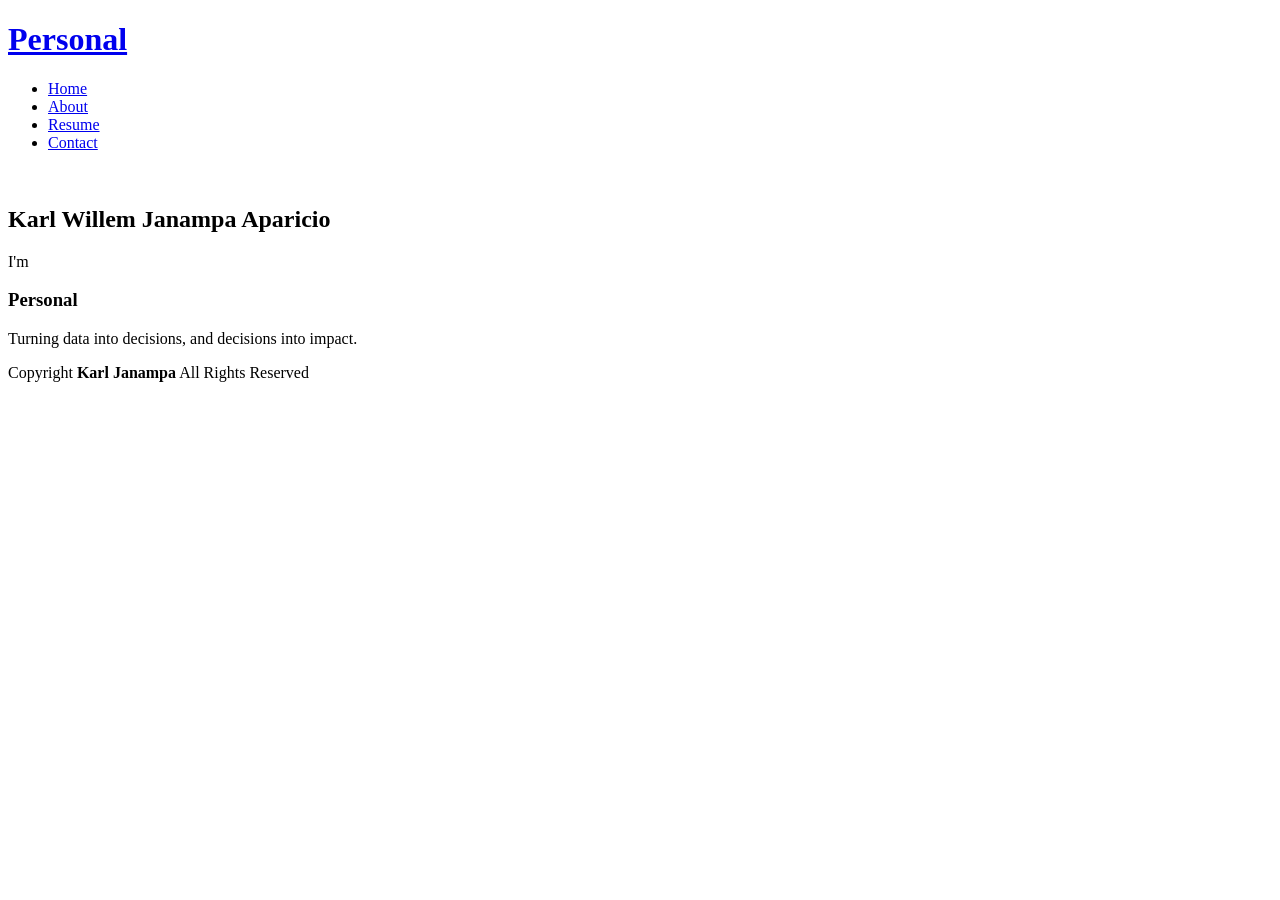
==== index.html @ 8767b682 "Initial Commit" ====
<!DOCTYPE html>
<html lang="en">

<head>
  <meta charset="utf-8">
  <meta content="width=device-width, initial-scale=1.0" name="viewport">
  <title>Karl Janampa</title>
  <meta name="description" content="">
  <meta name="keywords" content="">

  <!-- Favicons -->
  <link href="assets/img/k.jpeg" rel="icon">
  <link href="assets/img/apple-touch-icon.png" rel="apple-touch-icon">

  <!-- Fonts -->
  <link href="https://fonts.googleapis.com" rel="preconnect">
  <link href="https://fonts.gstatic.com" rel="preconnect" crossorigin>
  <link href="https://fonts.googleapis.com/css2?family=Roboto:ital,wght@0,100;0,300;0,400;0,500;0,700;0,900;1,100;1,300;1,400;1,500;1,700;1,900&family=Poppins:ital,wght@0,100;0,200;0,300;0,400;0,500;0,600;0,700;0,800;0,900;1,100;1,200;1,300;1,400;1,500;1,600;1,700;1,800;1,900&family=Raleway:ital,wght@0,100;0,200;0,300;0,400;0,500;0,600;0,700;0,800;0,900;1,100;1,200;1,300;1,400;1,500;1,600;1,700;1,800;1,900&display=swap" rel="stylesheet">

  <!-- Vendor CSS Files -->
  <link href="assets/vendor/bootstrap/css/bootstrap.min.css" rel="stylesheet">
  <link href="assets/vendor/bootstrap-icons/bootstrap-icons.css" rel="stylesheet">
  <link href="assets/vendor/aos/aos.css" rel="stylesheet">
  <link href="assets/vendor/swiper/swiper-bundle.min.css" rel="stylesheet">
  <link href="assets/vendor/glightbox/css/glightbox.min.css" rel="stylesheet">

  <!-- Main CSS File -->
  <link href="assets/css/main.css" rel="stylesheet">

  <!-- =======================================================
  * Template Name: Personal
  * Template URL: https://bootstrapmade.com/personal-free-resume-bootstrap-template/
  * Updated: Nov 04 2024 with Bootstrap v5.3.3
  * Author: BootstrapMade.com
  * License: https://bootstrapmade.com/license/
  ======================================================== -->
</head>

<body class="index-page">

  <header id="header" class="header d-flex align-items-center fixed-top">
    <div class="container-fluid container-xl position-relative d-flex align-items-center justify-content-between">

      <a href="index.html" class="logo d-flex align-items-center">
        <!-- Uncomment the line below if you also wish to use an image logo -->
        <!-- <img src="assets/img/logo.png" alt=""> -->
        <h1 class="sitename">Personal</h1>
      </a>

      <nav id="navmenu" class="navmenu">
        <ul>
          <li><a href="index.html" class="active">Home</a></li>
          <li><a href="about.html">About</a></li>
          <li><a href="resume.html">Resume</a></li>
          <!-- <li><a href="services.html">Services</a></li>
          <li><a href="portfolio.html">Portfolio</a></li> -->
          <!-- <li class="dropdown"><a href="#"><span>Dropdown</span> <i class="bi bi-chevron-down toggle-dropdown"></i></a>
            <ul>
              <li><a href="#">Dropdown 1</a></li>
              <li class="dropdown"><a href="#"><span>Deep Dropdown</span> <i class="bi bi-chevron-down toggle-dropdown"></i></a>
                <ul>
                  <li><a href="#">Deep Dropdown 1</a></li>
                  <li><a href="#">Deep Dropdown 2</a></li>
                  <li><a href="#">Deep Dropdown 3</a></li>
                  <li><a href="#">Deep Dropdown 4</a></li>
                  <li><a href="#">Deep Dropdown 5</a></li>
                </ul>
              </li>
              <li><a href="#">Dropdown 2</a></li>
              <li><a href="#">Dropdown 3</a></li>
              <li><a href="#">Dropdown 4</a></li>
            </ul>
          </li> -->
          <li><a href="contact.html">Contact</a></li>
        </ul>
        <i class="mobile-nav-toggle d-xl-none bi bi-list"></i>
      </nav>

    </div>
  </header>

  <main class="main">

    <!-- Hero Section -->
    <section id="hero" class="hero section dark-background">

      <img src="assets/img/karl.jpeg" alt="" data-aos="fade-in">

      <div class="container" data-aos="zoom-out" data-aos-delay="100">
        <h2>Karl Willem Janampa Aparicio</h2>
        <p>I'm <span class="typed" data-typed-items="a data scientist with a background in Economics from PUCP."></span><span class="typed-cursor typed-cursor--blink"></span></p>
        <div class="social-links">
          <!-- <a href="#"><i class="bi bi-twitter-x"></i></a> -->
          <a href="https://www.facebook.com/karlwillem.janampaaparicio.10"><i class="bi bi-facebook"></i></a>
          <a href="https://www.instagram.com/karljanampa/"><i class="bi bi-instagram"></i></a>
          <a href="https://www.linkedin.com/in/karljaap26/"><i class="bi bi-linkedin"></i></a>
          <a href="https://github.com/Karljaap"><i class="bi bi-github"></i></a>
        </div>
      </div>

    </section><!-- /Hero Section -->

  </main>

  <footer id="footer" class="footer dark-background">
    <div class="container">
      <h3 class="sitename">Personal</h3>
      <p>Turning data into decisions, and decisions into impact.</p>
      <div class="social-links d-flex justify-content-center">
        <a href="https://www.facebook.com/karlwillem.janampaaparicio.10"><i class="bi bi-facebook"></i></a>
        <a href="https://www.instagram.com/karljanampa/"><i class="bi bi-instagram"></i></a>
        <a href="https://www.linkedin.com/in/karljaap26/"><i class="bi bi-linkedin"></i></a>
        <a href="https://github.com/Karljaap" target="_blank"><i class="bi bi-github"></i></a>
      </div>
      <div class="container">
        <div class="copyright">
          <span>Copyright</span> <strong class="px-1 sitename">Karl Janampa</strong> <span>All Rights Reserved</span>
        </div>
      </div>
    </div>
  </footer>

  <!-- Scroll Top -->
  <a href="#" id="scroll-top" class="scroll-top d-flex align-items-center justify-content-center"><i class="bi bi-arrow-up-short"></i></a>

  <!-- Preloader -->
  <div id="preloader"></div>

  <!-- Vendor JS Files -->
  <script src="assets/vendor/bootstrap/js/bootstrap.bundle.min.js"></script>
  <script src="assets/vendor/php-email-form/validate.js"></script>
  <script src="assets/vendor/aos/aos.js"></script>
  <script src="assets/vendor/typed.js/typed.umd.js"></script>
  <script src="assets/vendor/purecounter/purecounter_vanilla.js"></script>
  <script src="assets/vendor/waypoints/noframework.waypoints.js"></script>
  <script src="assets/vendor/swiper/swiper-bundle.min.js"></script>
  <script src="assets/vendor/glightbox/js/glightbox.min.js"></script>
  <script src="assets/vendor/imagesloaded/imagesloaded.pkgd.min.js"></script>
  <script src="assets/vendor/isotope-layout/isotope.pkgd.min.js"></script>

  <!-- Main JS File -->
  <script src="assets/js/main.js"></script>

</body>

</html>
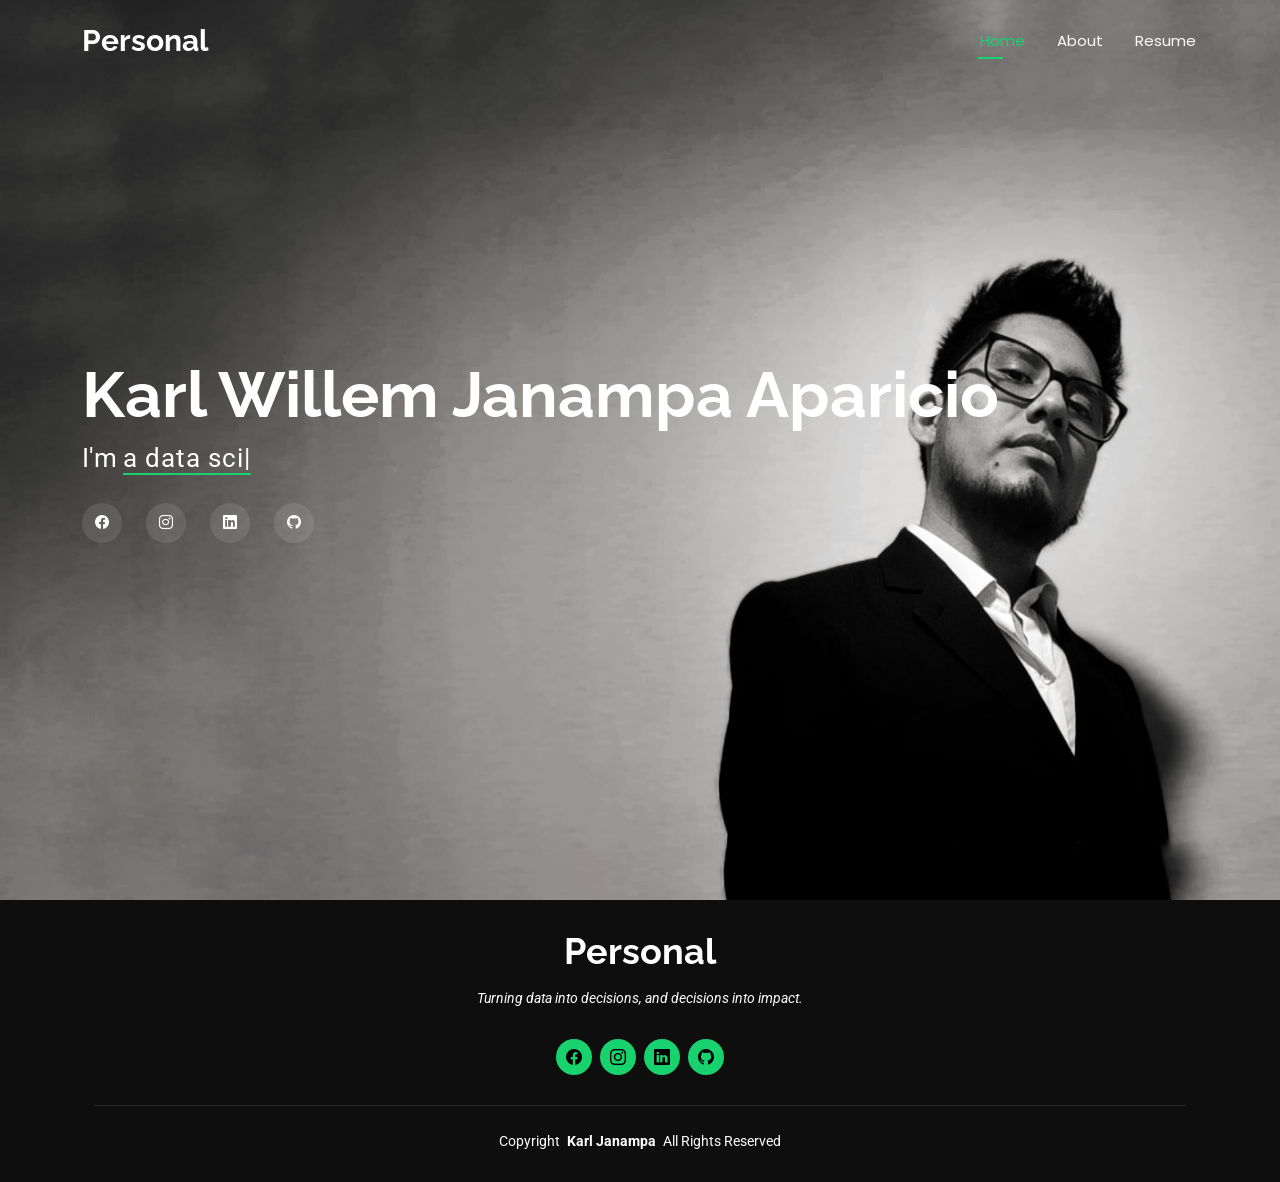
==== commit 4203b88f: "update" ====
--- a/index.html
+++ b/index.html
@@ -9,8 +9,8 @@
   <meta name="keywords" content="">
 
   <!-- Favicons -->
-  <link href="assets/img/k.jpeg" rel="icon">
-  <link href="assets/img/apple-touch-icon.png" rel="apple-touch-icon">
+  <link href="assets/img/Karl_Logo.jpg" rel="icon">
+  <link href="assets/img/Karl_Logo.jpg" rel="apple-touch-icon">
 
   <!-- Fonts -->
   <link href="https://fonts.googleapis.com" rel="preconnect">
@@ -70,8 +70,8 @@
               <li><a href="#">Dropdown 3</a></li>
               <li><a href="#">Dropdown 4</a></li>
             </ul>
-          </li> -->
-          <li><a href="contact.html">Contact</a></li>
+          </li> 
+          <li><a href="contact.html">Contact</a></li> -->
         </ul>
         <i class="mobile-nav-toggle d-xl-none bi bi-list"></i>
       </nav>
--- a/assets/css/main.css
+++ b/assets/css/main.css
@@ -0,0 +1,1476 @@
+/**
+* Template Name: Personal
+* Template URL: https://bootstrapmade.com/personal-free-resume-bootstrap-template/
+* Updated: Nov 04 2024 with Bootstrap v5.3.3
+* Author: BootstrapMade.com
+* License: https://bootstrapmade.com/license/
+*/
+
+/*--------------------------------------------------------------
+# Font & Color Variables
+# Help: https://bootstrapmade.com/color-system/
+--------------------------------------------------------------*/
+/* Fonts */
+:root {
+  --default-font: "Roboto",  system-ui, -apple-system, "Segoe UI", Roboto, "Helvetica Neue", Arial, "Noto Sans", "Liberation Sans", sans-serif, "Apple Color Emoji", "Segoe UI Emoji", "Segoe UI Symbol", "Noto Color Emoji";
+  --heading-font: "Raleway",  sans-serif;
+  --nav-font: "Poppins",  sans-serif;
+}
+
+/* Global Colors - The following color variables are used throughout the website. Updating them here will change the color scheme of the entire website */
+:root { 
+  --background-color: #000000; /* Background color for the entire website, including individual sections */
+  --default-color: #fafafa; /* Default color used for the majority of the text content across the entire website */
+  --heading-color: #ffffff; /* Color for headings, subheadings and title throughout the website */
+  --accent-color: #18d26e; /* Accent color that represents your brand on the website. It's used for buttons, links, and other elements that need to stand out */
+  --surface-color: #1a1a1a; /* The surface color is used as a background of boxed elements within sections, such as cards, icon boxes, or other elements that require a visual separation from the global background. */
+  --contrast-color: #000000; /* Contrast color for text, ensuring readability against backgrounds of accent, heading, or default colors. */
+}
+
+/* Nav Menu Colors - The following color variables are used specifically for the navigation menu. They are separate from the global colors to allow for more customization options */
+:root {
+  --nav-color: #fafafa;  /* The default color of the main navmenu links */
+  --nav-hover-color: #18d26e; /* Applied to main navmenu links when they are hovered over or active */
+  --nav-mobile-background-color: #1a1a1a; /* Used as the background color for mobile navigation menu */
+  --nav-dropdown-background-color: #1a1a1a; /* Used as the background color for dropdown items that appear when hovering over primary navigation items */
+  --nav-dropdown-color: #fafafa; /* Used for navigation links of the dropdown items in the navigation menu. */
+  --nav-dropdown-hover-color: #18d26e; /* Similar to --nav-hover-color, this color is applied to dropdown navigation links when they are hovered over. */
+}
+
+/* Color Presets - These classes override global colors when applied to any section or element, providing reuse of the sam color scheme. */
+
+.light-background {
+  --background-color: #1a1a1a;
+  --surface-color: #343434;
+}
+
+.dark-background {
+  --background-color: rgba(15, 15, 15, 0.975);
+  --default-color: #ffffff;
+  --heading-color: #ffffff;
+  --surface-color: #292929f9;
+  --contrast-color: #000000;
+}
+
+/* Smooth scroll */
+:root {
+  scroll-behavior: smooth;
+}
+
+/*--------------------------------------------------------------
+# General Styling & Shared Classes
+--------------------------------------------------------------*/
+body {
+  color: var(--default-color);
+  background-color: var(--background-color);
+  font-family: var(--default-font);
+}
+
+a {
+  color: var(--accent-color);
+  text-decoration: none;
+  transition: 0.3s;
+}
+
+a:hover {
+  color: color-mix(in srgb, var(--accent-color), transparent 25%);
+  text-decoration: none;
+}
+
+h1,
+h2,
+h3,
+h4,
+h5,
+h6 {
+  color: var(--heading-color);
+  font-family: var(--heading-font);
+}
+
+/* PHP Email Form Messages
+------------------------------*/
+.php-email-form .error-message {
+  display: none;
+  background: #df1529;
+  color: #ffffff;
+  text-align: left;
+  padding: 15px;
+  margin-bottom: 24px;
+  font-weight: 600;
+}
+
+.php-email-form .sent-message {
+  display: none;
+  color: #ffffff;
+  background: #059652;
+  text-align: center;
+  padding: 15px;
+  margin-bottom: 24px;
+  font-weight: 600;
+}
+
+.php-email-form .loading {
+  display: none;
+  background: var(--surface-color);
+  text-align: center;
+  padding: 15px;
+  margin-bottom: 24px;
+}
+
+.php-email-form .loading:before {
+  content: "";
+  display: inline-block;
+  border-radius: 50%;
+  width: 24px;
+  height: 24px;
+  margin: 0 10px -6px 0;
+  border: 3px solid var(--accent-color);
+  border-top-color: var(--surface-color);
+  animation: php-email-form-loading 1s linear infinite;
+}
+
+@keyframes php-email-form-loading {
+  0% {
+    transform: rotate(0deg);
+  }
+
+  100% {
+    transform: rotate(360deg);
+  }
+}
+
+/*--------------------------------------------------------------
+# Global Header
+--------------------------------------------------------------*/
+.header {
+  --background-color: rgba(0, 0, 0, 0);
+  color: var(--default-color);
+  background-color: var(--background-color);
+  padding: 15px 0;
+  transition: all 0.5s;
+  z-index: 997;
+}
+
+.header .logo {
+  line-height: 1;
+}
+
+.header .logo img {
+  max-height: 32px;
+  margin-right: 8px;
+}
+
+.header .logo h1 {
+  font-size: 30px;
+  margin: 0;
+  font-weight: 700;
+  color: var(--heading-color);
+}
+
+.scrolled .header {
+  box-shadow: 0px 0 18px rgba(0, 0, 0, 0.1);
+}
+
+/* Global Header on Scroll
+------------------------------*/
+.scrolled .header {
+  --background-color: rgba(0, 0, 0, 0.8);
+}
+
+/*--------------------------------------------------------------
+# Navigation Menu
+--------------------------------------------------------------*/
+/* Desktop Navigation */
+@media (min-width: 1200px) {
+  .navmenu {
+    padding: 0;
+  }
+
+  .navmenu ul {
+    margin: 0;
+    padding: 0;
+    display: flex;
+    list-style: none;
+    align-items: center;
+  }
+
+  .navmenu li {
+    position: relative;
+  }
+
+  .navmenu>ul>li {
+    white-space: nowrap;
+    padding: 15px 14px;
+  }
+
+  .navmenu>ul>li:last-child {
+    padding-right: 0;
+  }
+
+  .navmenu a,
+  .navmenu a:focus {
+    color: var(--nav-color);
+    font-size: 15px;
+    padding: 0 2px;
+    font-family: var(--nav-font);
+    font-weight: 400;
+    display: flex;
+    align-items: center;
+    justify-content: space-between;
+    white-space: nowrap;
+    transition: 0.3s;
+    position: relative;
+  }
+
+  .navmenu a i,
+  .navmenu a:focus i {
+    font-size: 12px;
+    line-height: 0;
+    margin-left: 5px;
+    transition: 0.3s;
+  }
+
+  .navmenu>ul>li>a:before {
+    content: "";
+    position: absolute;
+    height: 2px;
+    bottom: -6px;
+    left: 0;
+    background-color: var(--nav-hover-color);
+    visibility: hidden;
+    width: 0px;
+    transition: all 0.3s ease-in-out 0s;
+  }
+
+  .navmenu a:hover:before,
+  .navmenu li:hover>a:before,
+  .navmenu .active:before {
+    visibility: visible;
+    width: 25px;
+  }
+
+  .navmenu li:hover>a,
+  .navmenu .active,
+  .navmenu .active:focus {
+    color: var(--nav-hover-color);
+  }
+
+  .navmenu .dropdown ul {
+    margin: 0;
+    padding: 10px 0;
+    background: var(--nav-dropdown-background-color);
+    display: block;
+    position: absolute;
+    visibility: hidden;
+    left: 14px;
+    top: 130%;
+    opacity: 0;
+    transition: 0.3s;
+    border-radius: 4px;
+    z-index: 99;
+    box-shadow: 0px 0px 30px rgba(0, 0, 0, 0.1);
+  }
+
+  .navmenu .dropdown ul li {
+    min-width: 200px;
+  }
+
+  .navmenu .dropdown ul a {
+    padding: 10px 20px;
+    font-size: 15px;
+    text-transform: none;
+    color: var(--nav-dropdown-color);
+  }
+
+  .navmenu .dropdown ul a i {
+    font-size: 12px;
+  }
+
+  .navmenu .dropdown ul a:hover,
+  .navmenu .dropdown ul .active:hover,
+  .navmenu .dropdown ul li:hover>a {
+    color: var(--nav-dropdown-hover-color);
+  }
+
+  .navmenu .dropdown:hover>ul {
+    opacity: 1;
+    top: 100%;
+    visibility: visible;
+  }
+
+  .navmenu .dropdown .dropdown ul {
+    top: 0;
+    left: -90%;
+    visibility: hidden;
+  }
+
+  .navmenu .dropdown .dropdown:hover>ul {
+    opacity: 1;
+    top: 0;
+    left: -100%;
+    visibility: visible;
+  }
+}
+
+/* Mobile Navigation */
+@media (max-width: 1199px) {
+  .mobile-nav-toggle {
+    color: var(--nav-color);
+    font-size: 28px;
+    line-height: 0;
+    margin-right: 10px;
+    cursor: pointer;
+    transition: color 0.3s;
+  }
+
+  .navmenu {
+    padding: 0;
+    z-index: 9997;
+  }
+
+  .navmenu ul {
+    display: none;
+    list-style: none;
+    position: absolute;
+    inset: 60px 20px 20px 20px;
+    padding: 10px 0;
+    margin: 0;
+    border-radius: 6px;
+    background-color: var(--nav-mobile-background-color);
+    border: 1px solid color-mix(in srgb, var(--default-color), transparent 90%);
+    box-shadow: none;
+    overflow-y: auto;
+    transition: 0.3s;
+    z-index: 9998;
+  }
+
+  .navmenu a,
+  .navmenu a:focus {
+    color: var(--nav-dropdown-color);
+    padding: 10px 20px;
+    font-family: var(--nav-font);
+    font-size: 17px;
+    font-weight: 500;
+    display: flex;
+    align-items: center;
+    justify-content: space-between;
+    white-space: nowrap;
+    transition: 0.3s;
+  }
+
+  .navmenu a i,
+  .navmenu a:focus i {
+    font-size: 12px;
+    line-height: 0;
+    margin-left: 5px;
+    width: 30px;
+    height: 30px;
+    display: flex;
+    align-items: center;
+    justify-content: center;
+    border-radius: 50%;
+    transition: 0.3s;
+    background-color: color-mix(in srgb, var(--accent-color), transparent 90%);
+  }
+
+  .navmenu a i:hover,
+  .navmenu a:focus i:hover {
+    background-color: var(--accent-color);
+    color: var(--contrast-color);
+  }
+
+  .navmenu a:hover,
+  .navmenu .active,
+  .navmenu .active:focus {
+    color: var(--nav-dropdown-hover-color);
+  }
+
+  .navmenu .active i,
+  .navmenu .active:focus i {
+    background-color: var(--accent-color);
+    color: var(--contrast-color);
+    transform: rotate(180deg);
+  }
+
+  .navmenu .dropdown ul {
+    position: static;
+    display: none;
+    z-index: 99;
+    padding: 10px 0;
+    margin: 10px 20px;
+    background-color: var(--nav-dropdown-background-color);
+    transition: all 0.5s ease-in-out;
+  }
+
+  .navmenu .dropdown ul ul {
+    background-color: rgba(33, 37, 41, 0.1);
+  }
+
+  .navmenu .dropdown>.dropdown-active {
+    display: block;
+    background-color: rgba(33, 37, 41, 0.03);
+  }
+
+  .mobile-nav-active {
+    overflow: hidden;
+  }
+
+  .mobile-nav-active .mobile-nav-toggle {
+    color: #fff;
+    position: absolute;
+    font-size: 32px;
+    top: 15px;
+    right: 15px;
+    margin-right: 0;
+    z-index: 9999;
+  }
+
+  .mobile-nav-active .navmenu {
+    position: fixed;
+    overflow: hidden;
+    inset: 0;
+    background: rgba(33, 37, 41, 0.8);
+    transition: 0.3s;
+  }
+
+  .mobile-nav-active .navmenu>ul {
+    display: block;
+  }
+}
+
+/*--------------------------------------------------------------
+# Global Footer
+--------------------------------------------------------------*/
+.footer {
+  color: var(--default-color);
+  background-color: var(--background-color);
+  font-size: 14px;
+  text-align: center;
+  padding: 30px 0;
+  position: relative;
+}
+
+.footer h3 {
+  font-size: 36px;
+  font-weight: 700;
+  position: relative;
+  padding: 0;
+  margin: 0 0 15px 0;
+}
+
+.footer p {
+  font-size: 15;
+  font-style: italic;
+  padding: 0;
+  margin: 0 0 30px 0;
+}
+
+.footer .social-links {
+  margin: 0 0 30px 0;
+}
+
+.footer .social-links a {
+  font-size: 16px;
+  display: flex;
+  align-items: center;
+  justify-content: center;
+  background: var(--accent-color);
+  color: var(--contrast-color);
+  line-height: 1;
+  margin: 0 4px;
+  border-radius: 50%;
+  text-align: center;
+  width: 36px;
+  height: 36px;
+  transition: 0.3s;
+}
+
+.footer .social-links a:hover {
+  background: color-mix(in srgb, var(--accent-color), transparent 20%);
+  text-decoration: none;
+}
+
+.footer .copyright {
+  padding-top: 25px;
+  border-top: 1px solid color-mix(in srgb, var(--default-color), transparent 90%);
+}
+
+.footer .credits {
+  font-size: 13px;
+  padding-top: 5px;
+}
+
+/*--------------------------------------------------------------
+# Preloader
+--------------------------------------------------------------*/
+#preloader {
+  position: fixed;
+  inset: 0;
+  z-index: 999999;
+  overflow: hidden;
+  background: var(--background-color);
+  transition: all 0.6s ease-out;
+}
+
+#preloader:before {
+  content: "";
+  position: fixed;
+  top: calc(50% - 30px);
+  left: calc(50% - 30px);
+  border: 6px solid #ffffff;
+  border-color: var(--accent-color) transparent var(--accent-color) transparent;
+  border-radius: 50%;
+  width: 60px;
+  height: 60px;
+  animation: animate-preloader 1.5s linear infinite;
+}
+
+@keyframes animate-preloader {
+  0% {
+    transform: rotate(0deg);
+  }
+
+  100% {
+    transform: rotate(360deg);
+  }
+}
+
+/*--------------------------------------------------------------
+# Scroll Top Button
+--------------------------------------------------------------*/
+.scroll-top {
+  position: fixed;
+  visibility: hidden;
+  opacity: 0;
+  right: 15px;
+  bottom: -15px;
+  z-index: 99999;
+  background-color: var(--accent-color);
+  width: 44px;
+  height: 44px;
+  border-radius: 50px;
+  transition: all 0.4s;
+}
+
+.scroll-top i {
+  font-size: 24px;
+  color: var(--contrast-color);
+  line-height: 0;
+}
+
+.scroll-top:hover {
+  background-color: color-mix(in srgb, var(--accent-color), transparent 20%);
+  color: var(--contrast-color);
+}
+
+.scroll-top.active {
+  visibility: visible;
+  opacity: 1;
+  bottom: 15px;
+}
+
+/*--------------------------------------------------------------
+# Disable aos animation delay on mobile devices
+--------------------------------------------------------------*/
+@media screen and (max-width: 768px) {
+  [data-aos-delay] {
+    transition-delay: 0 !important;
+  }
+}
+
+/*--------------------------------------------------------------
+# Global Page Titles & Breadcrumbs
+--------------------------------------------------------------*/
+.page-title {
+  color: var(--default-color);
+  background-color: var(--background-color);
+  position: relative;
+}
+
+.page-title .heading {
+  padding: 160px 0 80px 0;
+  border-top: 1px solid color-mix(in srgb, var(--default-color), transparent 90%);
+}
+
+.page-title .heading h1 {
+  font-size: 38px;
+  font-weight: 700;
+}
+
+.page-title nav {
+  background-color: color-mix(in srgb, var(--default-color), transparent 90%);
+  padding: 20px 0;
+}
+
+.page-title nav ol {
+  display: flex;
+  flex-wrap: wrap;
+  list-style: none;
+  margin: 0;
+  font-size: 16px;
+  font-weight: 600;
+}
+
+.page-title nav ol li+li {
+  padding-left: 10px;
+}
+
+.page-title nav ol li+li::before {
+  content: "/";
+  display: inline-block;
+  padding-right: 10px;
+  color: color-mix(in srgb, var(--default-color), transparent 70%);
+}
+
+/*--------------------------------------------------------------
+# Global Sections
+--------------------------------------------------------------*/
+section,
+.section {
+  color: var(--default-color);
+  background-color: var(--background-color);
+  padding: 60px 0;
+  scroll-margin-top: 100px;
+  overflow: clip;
+}
+
+@media (max-width: 1199px) {
+
+  section,
+  .section {
+    scroll-margin-top: 66px;
+  }
+}
+
+/*--------------------------------------------------------------
+# Global Section Titles
+--------------------------------------------------------------*/
+.section-title {
+  padding-bottom: 60px;
+  position: relative;
+}
+
+.section-title h2 {
+  font-size: 14px;
+  font-weight: 500;
+  padding: 0;
+  line-height: 1px;
+  margin: 0;
+  letter-spacing: 1.5px;
+  text-transform: uppercase;
+  color: color-mix(in srgb, var(--default-color), transparent 50%);
+  position: relative;
+}
+
+.section-title h2::after {
+  content: "";
+  width: 120px;
+  height: 1px;
+  display: inline-block;
+  background: var(--accent-color);
+  margin: 4px 10px;
+}
+
+.section-title div {
+  color: var(--heading-color);
+  margin: 0;
+  margin: 0;
+  font-size: 28px;
+  font-weight: 700;
+  text-transform: uppercase;
+  font-family: var(--heading-font);
+}
+
+/*--------------------------------------------------------------
+# Hero Section
+--------------------------------------------------------------*/
+.hero {
+  width: 100%;
+  min-height: 100vh;
+  position: relative;
+  padding: 80px 0;
+  display: flex;
+  align-items: center;
+  justify-content: center;
+}
+
+.hero img {
+  position: absolute;
+  inset: 0;
+  display: block;
+  width: 100%;
+  height: 100%;
+  object-fit: cover;
+  z-index: 1;
+}
+
+.hero .container {
+  position: relative;
+  z-index: 3;
+}
+
+.hero h2 {
+  margin: 0;
+  font-size: 64px;
+  font-weight: 700;
+}
+
+.hero p {
+  margin: 5px 0 0 0;
+  font-size: 26px;
+}
+
+.hero p span {
+  letter-spacing: 1px;
+  border-bottom: 2px solid var(--accent-color);
+}
+
+.hero .social-links {
+  margin-top: 25px;
+}
+
+.hero .social-links a {
+  background-color: color-mix(in srgb, var(--default-color), transparent 90%);
+  color: var(--default-color);
+  font-size: 14px;
+  width: 40px;
+  height: 40px;
+  border-radius: 50px;
+  display: inline-flex;
+  align-items: center;
+  justify-content: center;
+  margin-right: 20px;
+  transition: 0.3s;
+}
+
+.hero .social-links a:hover {
+  background-color: var(--accent-color);
+}
+
+@media (max-width: 768px) {
+  .hero h2 {
+    font-size: 32px;
+  }
+
+  .hero p {
+    font-size: 20px;
+  }
+}
+
+/*--------------------------------------------------------------
+# About Section
+--------------------------------------------------------------*/
+.about .content h2 {
+  font-weight: 700;
+  font-size: 24px;
+}
+
+.about .content ul {
+  list-style: none;
+  padding: 0;
+}
+
+.about .content ul li {
+  margin-bottom: 20px;
+  display: flex;
+  align-items: center;
+}
+
+.about .content ul strong {
+  margin-right: 10px;
+}
+
+.about .content ul i {
+  font-size: 16px;
+  margin-right: 5px;
+  color: var(--accent-color);
+  line-height: 0;
+}
+
+/*--------------------------------------------------------------
+# Stats Section
+--------------------------------------------------------------*/
+.stats i {
+  background-color: var(--surface-color);
+  color: var(--accent-color);
+  box-shadow: 0px 2px 25px rgba(0, 0, 0, 0.1);
+  width: 54px;
+  height: 54px;
+  font-size: 24px;
+  border-radius: 50px;
+  border: 2px solid var(--background-color);
+  display: inline-flex;
+  align-items: center;
+  justify-content: center;
+  position: relative;
+  z-index: 1;
+}
+
+.stats .stats-item {
+  background-color: var(--surface-color);
+  margin-top: -27px;
+  padding: 30px 30px 25px 30px;
+  width: 100%;
+  position: relative;
+  text-align: center;
+  box-shadow: 0px 2px 35px rgba(0, 0, 0, 0.1);
+  border-radius: 4px;
+  z-index: 0;
+}
+
+.stats .stats-item span {
+  font-size: 36px;
+  display: block;
+  font-weight: 700;
+  color: color-mix(in srgb, var(--default-color), transparent 20%);
+}
+
+.stats .stats-item p {
+  padding: 0;
+  margin: 0;
+  font-family: var(--heading-font);
+  font-size: 16px;
+}
+
+/*--------------------------------------------------------------
+# Skills Section
+--------------------------------------------------------------*/
+.skills .progress {
+  height: 60px;
+  display: block;
+  background: none;
+  border-radius: 0;
+}
+
+.skills .progress .skill {
+  color: var(--heading-color);
+  padding: 0;
+  margin: 0 0 6px 0;
+  text-transform: uppercase;
+  display: block;
+  font-weight: 600;
+  font-family: var(--heading-font);
+}
+
+.skills .progress .skill .val {
+  float: right;
+  font-style: normal;
+}
+
+.skills .progress-bar-wrap {
+  background: color-mix(in srgb, var(--default-color), transparent 90%);
+  height: 10px;
+}
+
+.skills .progress-bar {
+  width: 1px;
+  height: 10px;
+  transition: 0.9s;
+  background-color: var(--accent-color);
+}
+
+/*--------------------------------------------------------------
+# Interests Section
+--------------------------------------------------------------*/
+.interests .features-item {
+  background-color: var(--surface-color);
+  display: flex;
+  align-items: center;
+  padding: 20px;
+  transition: 0.3s;
+  border: 1px solid color-mix(in srgb, var(--default-color), transparent 90%);
+  position: relative;
+}
+
+.interests .features-item i {
+  font-size: 32px;
+  padding-right: 10px;
+  line-height: 0;
+}
+
+.interests .features-item h3 {
+  font-weight: 700;
+  margin: 0;
+  padding: 0;
+  line-height: 1;
+  font-size: 16px;
+}
+
+.interests .features-item h3 a {
+  color: var(--heading-color);
+  transition: 0.3s;
+}
+
+.interests .features-item:hover {
+  border-color: var(--accent-color);
+}
+
+.interests .features-item:hover h3 a {
+  color: var(--accent-color);
+}
+
+/*--------------------------------------------------------------
+# Testimonials Section
+--------------------------------------------------------------*/
+.testimonials .testimonials-carousel,
+.testimonials .testimonials-slider {
+  overflow: hidden;
+}
+
+.testimonials .testimonial-item {
+  box-sizing: content-box;
+  min-height: 320px;
+}
+
+.testimonials .testimonial-item .testimonial-img {
+  width: 90px;
+  border-radius: 50%;
+  margin: -40px 0 0 40px;
+  position: relative;
+  z-index: 2;
+  border: 6px solid var(--background-color);
+}
+
+.testimonials .testimonial-item h3 {
+  font-size: 18px;
+  font-weight: bold;
+  margin: 10px 0 5px 45px;
+}
+
+.testimonials .testimonial-item h4 {
+  font-size: 14px;
+  color: color-mix(in srgb, var(--default-color), transparent 20%);
+  margin: 0 0 0 45px;
+}
+
+.testimonials .testimonial-item .quote-icon-left,
+.testimonials .testimonial-item .quote-icon-right {
+  color: color-mix(in srgb, var(--accent-color), transparent 50%);
+  font-size: 26px;
+  line-height: 0;
+}
+
+.testimonials .testimonial-item .quote-icon-left {
+  display: inline-block;
+  left: -5px;
+  position: relative;
+}
+
+.testimonials .testimonial-item .quote-icon-right {
+  display: inline-block;
+  right: -5px;
+  position: relative;
+  top: 10px;
+  transform: scale(-1, -1);
+}
+
+.testimonials .testimonial-item p {
+  font-style: italic;
+  margin: 0 15px 0 15px;
+  padding: 20px 20px 60px 20px;
+  background: var(--surface-color);
+  border-radius: 6px;
+  position: relative;
+  z-index: 1;
+}
+
+.testimonials .swiper-wrapper {
+  height: auto;
+}
+
+.testimonials .swiper-pagination {
+  margin-top: 20px;
+  position: relative;
+}
+
+.testimonials .swiper-pagination .swiper-pagination-bullet {
+  width: 12px;
+  height: 12px;
+  background-color: var(--background-color);
+  opacity: 1;
+  border: 1px solid var(--accent-color);
+}
+
+.testimonials .swiper-pagination .swiper-pagination-bullet-active {
+  background-color: var(--accent-color);
+}
+
+/*--------------------------------------------------------------
+# Resume Section
+--------------------------------------------------------------*/
+.resume .resume-title {
+  color: var(--heading-color);
+  font-size: 26px;
+  font-weight: 700;
+  margin-top: 20px;
+  margin-bottom: 20px;
+}
+
+.resume .resume-item {
+  padding: 0 0 20px 20px;
+  margin-top: -2px;
+  border-left: 2px solid var(--accent-color);
+  position: relative;
+}
+
+.resume .resume-item h4 {
+  line-height: 18px;
+  font-size: 18px;
+  font-weight: 600;
+  text-transform: uppercase;
+  color: color-mix(in srgb, var(--default-color), transparent 20%);
+  margin-bottom: 10px;
+}
+
+.resume .resume-item h5 {
+  font-size: 16px;
+  padding: 5px 15px;
+  display: inline-block;
+  font-weight: 600;
+  margin-bottom: 10px;
+}
+
+.resume .resume-item ul {
+  padding-left: 20px;
+}
+
+.resume .resume-item ul li {
+  padding-bottom: 10px;
+}
+
+.resume .resume-item:last-child {
+  padding-bottom: 0;
+}
+
+.resume .resume-item::before {
+  content: "";
+  position: absolute;
+  width: 16px;
+  height: 16px;
+  border-radius: 50px;
+  left: -9px;
+  top: 0;
+  background: var(--background-color);
+  border: 2px solid var(--accent-color);
+}
+
+/*--------------------------------------------------------------
+# Services Section
+--------------------------------------------------------------*/
+.services .service-item {
+  background-color: var(--surface-color);
+  text-align: center;
+  padding: 80px 20px;
+  transition: all ease-in-out 0.3s;
+  height: 100%;
+}
+
+.services .service-item .icon {
+  margin: 0 auto;
+  width: 64px;
+  height: 64px;
+  background: var(--accent-color);
+  border-radius: 4px;
+  display: flex;
+  align-items: center;
+  justify-content: center;
+  margin-bottom: 20px;
+  transition: 0.3s;
+  transform-style: preserve-3d;
+}
+
+.services .service-item .icon i {
+  color: var(--contrast-color);
+  font-size: 28px;
+  transition: ease-in-out 0.3s;
+}
+
+.services .service-item .icon::before {
+  position: absolute;
+  content: "";
+  left: -8px;
+  top: -8px;
+  height: 100%;
+  width: 100%;
+  background: color-mix(in srgb, var(--accent-color), transparent 80%);
+  border-radius: 5px;
+  transition: all 0.3s ease-out 0s;
+  transform: translateZ(-1px);
+}
+
+.services .service-item h3 {
+  font-weight: 700;
+  margin: 10px 0 15px 0;
+  font-size: 22px;
+}
+
+.services .service-item p {
+  line-height: 24px;
+  font-size: 14px;
+  margin-bottom: 0;
+}
+
+.services .service-item:hover {
+  background: var(--accent-color);
+  border-color: var(--accent-color);
+}
+
+.services .service-item:hover .icon {
+  background: var(--surface-color);
+}
+
+.services .service-item:hover .icon i {
+  color: var(--accent-color);
+}
+
+.services .service-item:hover .icon::before {
+  background: color-mix(in srgb, var(--background-color), transparent 70%);
+}
+
+.services .service-item:hover h3,
+.services .service-item:hover p {
+  color: var(--contrast-color);
+}
+
+/*--------------------------------------------------------------
+# Service Details Section
+--------------------------------------------------------------*/
+.service-details .services-list {
+  background-color: var(--surface-color);
+  padding: 10px 30px;
+  border: 1px solid color-mix(in srgb, var(--default-color), transparent 90%);
+  margin-bottom: 20px;
+}
+
+.service-details .services-list a {
+  display: block;
+  line-height: 1;
+  padding: 8px 0 8px 15px;
+  border-left: 3px solid color-mix(in srgb, var(--default-color), transparent 70%);
+  margin: 20px 0;
+  color: color-mix(in srgb, var(--default-color), transparent 20%);
+  transition: 0.3s;
+}
+
+.service-details .services-list a.active {
+  color: var(--heading-color);
+  font-weight: 700;
+  border-color: var(--accent-color);
+}
+
+.service-details .services-list a:hover {
+  border-color: var(--accent-color);
+}
+
+.service-details .services-img {
+  margin-bottom: 20px;
+}
+
+.service-details h3 {
+  font-size: 26px;
+  font-weight: 700;
+}
+
+.service-details h4 {
+  font-size: 20px;
+  font-weight: 700;
+}
+
+.service-details p {
+  font-size: 15px;
+}
+
+.service-details ul {
+  list-style: none;
+  padding: 0;
+  font-size: 15px;
+}
+
+.service-details ul li {
+  padding: 5px 0;
+  display: flex;
+  align-items: center;
+}
+
+.service-details ul i {
+  font-size: 20px;
+  margin-right: 8px;
+  color: var(--accent-color);
+}
+
+/*--------------------------------------------------------------
+# Portfolio Section
+--------------------------------------------------------------*/
+.portfolio .portfolio-filters {
+  padding: 0;
+  margin: 0 auto 20px auto;
+  list-style: none;
+  text-align: center;
+}
+
+.portfolio .portfolio-filters li {
+  cursor: pointer;
+  display: inline-block;
+  padding: 0;
+  font-size: 18px;
+  font-weight: 500;
+  margin: 0 10px;
+  line-height: 1;
+  margin-bottom: 5px;
+  transition: all 0.3s ease-in-out;
+}
+
+.portfolio .portfolio-filters li:hover,
+.portfolio .portfolio-filters li.filter-active {
+  color: var(--accent-color);
+}
+
+.portfolio .portfolio-filters li:first-child {
+  margin-left: 0;
+}
+
+.portfolio .portfolio-filters li:last-child {
+  margin-right: 0;
+}
+
+@media (max-width: 575px) {
+  .portfolio .portfolio-filters li {
+    font-size: 14px;
+    margin: 0 5px;
+  }
+}
+
+.portfolio .portfolio-content {
+  position: relative;
+  overflow: hidden;
+}
+
+.portfolio .portfolio-content img {
+  transition: 0.3s;
+}
+
+.portfolio .portfolio-content .portfolio-info {
+  opacity: 0;
+  position: absolute;
+  inset: 0;
+  z-index: 3;
+  transition: all ease-in-out 0.3s;
+  background: rgba(0, 0, 0, 0.6);
+  padding: 15px;
+}
+
+.portfolio .portfolio-content .portfolio-info h4 {
+  font-size: 14px;
+  padding: 5px 10px;
+  font-weight: 400;
+  color: #ffffff;
+  display: inline-block;
+  background-color: var(--accent-color);
+}
+
+.portfolio .portfolio-content .portfolio-info p {
+  position: absolute;
+  bottom: 10px;
+  text-align: center;
+  display: inline-block;
+  left: 0;
+  right: 0;
+  font-size: 16px;
+  font-weight: 600;
+  color: rgba(255, 255, 255, 0.8);
+}
+
+.portfolio .portfolio-content .portfolio-info .preview-link,
+.portfolio .portfolio-content .portfolio-info .details-link {
+  position: absolute;
+  left: calc(50% - 40px);
+  font-size: 26px;
+  top: calc(50% - 14px);
+  color: #fff;
+  transition: 0.3s;
+  line-height: 1.2;
+}
+
+.portfolio .portfolio-content .portfolio-info .preview-link:hover,
+.portfolio .portfolio-content .portfolio-info .details-link:hover {
+  color: var(--accent-color);
+}
+
+.portfolio .portfolio-content .portfolio-info .details-link {
+  left: 50%;
+  font-size: 34px;
+  line-height: 0;
+}
+
+.portfolio .portfolio-content:hover .portfolio-info {
+  opacity: 1;
+}
+
+.portfolio .portfolio-content:hover img {
+  transform: scale(1.1);
+}
+
+/*--------------------------------------------------------------
+# Portfolio Details Section
+--------------------------------------------------------------*/
+.portfolio-details .portfolio-details-slider img {
+  width: 100%;
+}
+
+.portfolio-details .portfolio-details-slider .swiper-pagination {
+  margin-top: 20px;
+  position: relative;
+}
+
+.portfolio-details .portfolio-details-slider .swiper-pagination .swiper-pagination-bullet {
+  width: 12px;
+  height: 12px;
+  background-color: color-mix(in srgb, var(--default-color), transparent 85%);
+  opacity: 1;
+}
+
+.portfolio-details .portfolio-details-slider .swiper-pagination .swiper-pagination-bullet-active {
+  background-color: var(--accent-color);
+}
+
+.portfolio-details .portfolio-info {
+  background-color: var(--surface-color);
+  padding: 30px;
+  box-shadow: 0px 0 30px rgba(0, 0, 0, 0.1);
+}
+
+.portfolio-details .portfolio-info h3 {
+  font-size: 22px;
+  font-weight: 700;
+  margin-bottom: 20px;
+  padding-bottom: 20px;
+  border-bottom: 1px solid color-mix(in srgb, var(--default-color), transparent 85%);
+}
+
+.portfolio-details .portfolio-info ul {
+  list-style: none;
+  padding: 0;
+  font-size: 15px;
+}
+
+.portfolio-details .portfolio-info ul li+li {
+  margin-top: 10px;
+}
+
+.portfolio-details .portfolio-description {
+  padding-top: 30px;
+}
+
+.portfolio-details .portfolio-description h2 {
+  font-size: 26px;
+  font-weight: 700;
+  margin-bottom: 20px;
+}
+
+.portfolio-details .portfolio-description p {
+  padding: 0;
+  color: color-mix(in srgb, var(--default-color), transparent 30%);
+}
+
+/*--------------------------------------------------------------
+# Starter Section Section
+--------------------------------------------------------------*/
+.starter-section {
+  /* Add your styles here */
+}
+
+/*--------------------------------------------------------------
+# Contact Section
+--------------------------------------------------------------*/
+.contact .info-item {
+  box-shadow: 0px 0px 20px rgba(0, 0, 0, 0.1);
+  padding: 20px 30px;
+}
+
+.contact .info-item .icon {
+  color: var(--contrast-color);
+  background-color: var(--accent-color);
+  width: 56px;
+  height: 56px;
+  font-size: 24px;
+  display: flex;
+  justify-content: center;
+  align-items: center;
+  transition: all 0.3s ease-in-out;
+  border-radius: 50%;
+  margin-right: 15px;
+}
+
+.contact .info-item h3 {
+  font-size: 18px;
+  font-weight: 700;
+  margin: 0 0 2px 0;
+}
+
+.contact .info-item p {
+  padding: 0;
+  margin-bottom: 0;
+  font-size: 14px;
+}
+
+.contact .info-item .social-links a {
+  font-size: 24px;
+  display: inline-block;
+  line-height: 1;
+  margin: 4px 6px 0 0;
+  transition: 0.3s;
+  color: color-mix(in srgb, var(--default-color), transparent 50%);
+}
+
+.contact .info-item .social-links a:hover {
+  color: var(--accent-color);
+}
+
+.contact .php-email-form {
+  box-shadow: 0px 0px 20px rgba(0, 0, 0, 0.1);
+  padding: 30px;
+  margin-top: 30px;
+}
+
+@media (max-width: 575px) {
+  .contact .php-email-form {
+    padding: 20px;
+  }
+}
+
+.contact .php-email-form input[type=text],
+.contact .php-email-form input[type=email],
+.contact .php-email-form textarea {
+  color: var(--default-color);
+  background-color: color-mix(in srgb, var(--background-color), transparent 50%);
+  border-color: color-mix(in srgb, var(--default-color), transparent 80%);
+  font-size: 14px;
+  padding: 10px 15px;
+  box-shadow: none;
+  border-radius: 0;
+}
+
+.contact .php-email-form input[type=text]:focus,
+.contact .php-email-form input[type=email]:focus,
+.contact .php-email-form textarea:focus {
+  border-color: var(--accent-color);
+}
+
+.contact .php-email-form input[type=text]::placeholder,
+.contact .php-email-form input[type=email]::placeholder,
+.contact .php-email-form textarea::placeholder {
+  color: color-mix(in srgb, var(--default-color), transparent 70%);
+}
+
+.contact .php-email-form button[type=submit] {
+  color: var(--contrast-color);
+  background: var(--accent-color);
+  border: 0;
+  padding: 10px 30px;
+  transition: 0.4s;
+  border-radius: 50px;
+}
+
+.contact .php-email-form button[type=submit]:hover {
+  background: color-mix(in srgb, var(--accent-color), transparent 20%);
+}
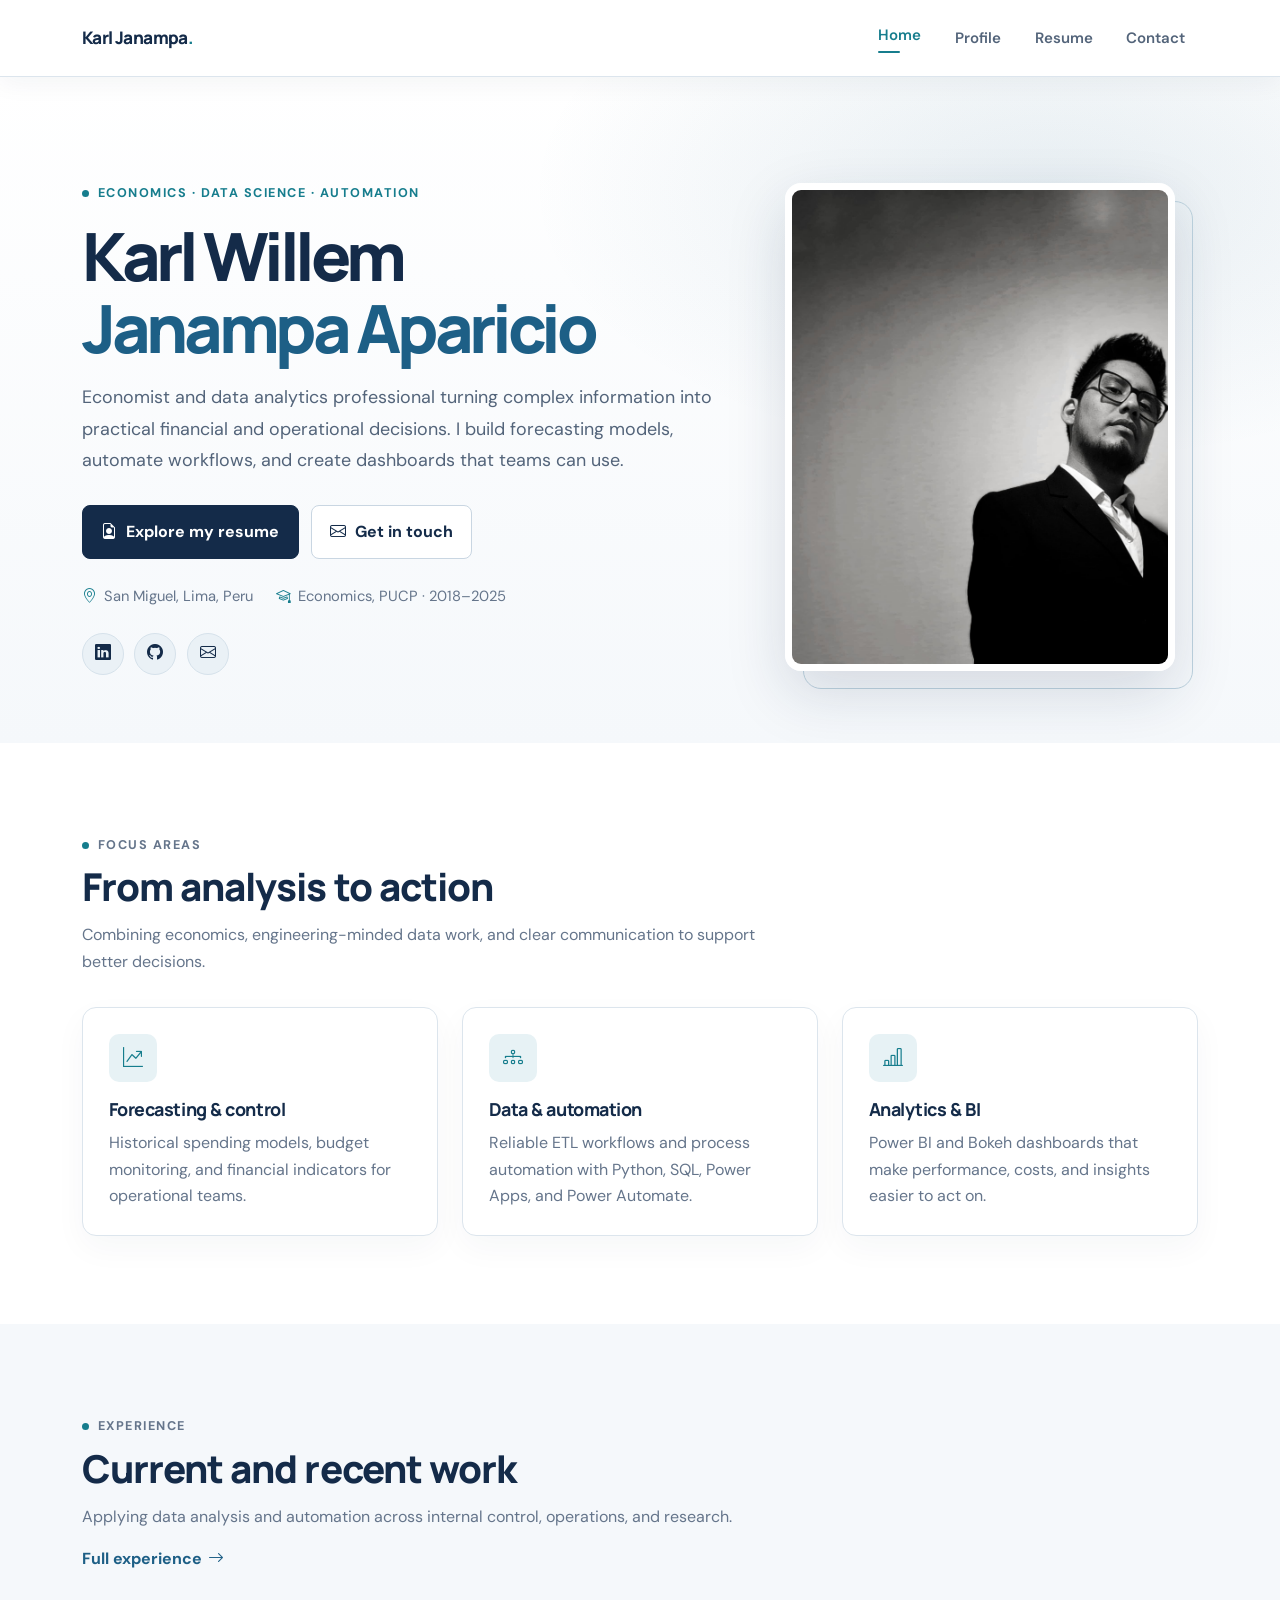
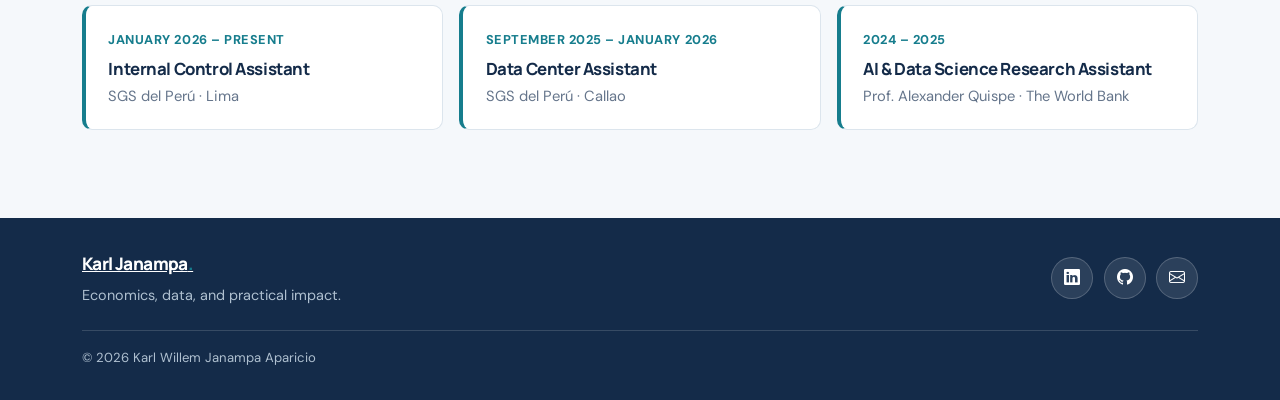
==== commit a0215992: "Mejora" ====
--- a/index.html
+++ b/index.html
@@ -3,132 +3,159 @@
 
 <head>
   <meta charset="utf-8">
-  <meta content="width=device-width, initial-scale=1.0" name="viewport">
-  <title>Karl Janampa</title>
-  <meta name="description" content="">
-  <meta name="keywords" content="">
-
-  <!-- Favicons -->
-  <link href="assets/img/Karl_Logo.jpg" rel="icon">
-  <link href="assets/img/Karl_Logo.jpg" rel="apple-touch-icon">
-
-  <!-- Fonts -->
-  <link href="https://fonts.googleapis.com" rel="preconnect">
-  <link href="https://fonts.gstatic.com" rel="preconnect" crossorigin>
-  <link href="https://fonts.googleapis.com/css2?family=Roboto:ital,wght@0,100;0,300;0,400;0,500;0,700;0,900;1,100;1,300;1,400;1,500;1,700;1,900&family=Poppins:ital,wght@0,100;0,200;0,300;0,400;0,500;0,600;0,700;0,800;0,900;1,100;1,200;1,300;1,400;1,500;1,600;1,700;1,800;1,900&family=Raleway:ital,wght@0,100;0,200;0,300;0,400;0,500;0,600;0,700;0,800;0,900;1,100;1,200;1,300;1,400;1,500;1,600;1,700;1,800;1,900&display=swap" rel="stylesheet">
-
-  <!-- Vendor CSS Files -->
+  <meta name="viewport" content="width=device-width, initial-scale=1">
+  <meta name="description" content="Karl Willem Janampa Aparicio — Economist focused on data science, analytics, automation, and evidence-based decisions.">
+  <meta name="theme-color" content="#142b49">
+  <title>Karl Janampa | Economist &amp; Data Analytics</title>
+  <link rel="icon" href="assets/img/favicon.png" type="image/png">
+  <link rel="preconnect" href="https://fonts.googleapis.com">
+  <link rel="preconnect" href="https://fonts.gstatic.com" crossorigin>
+  <link href="https://fonts.googleapis.com/css2?family=DM+Sans:wght@400;500;600;700&family=Manrope:wght@500;600;700;800&display=swap" rel="stylesheet">
   <link href="assets/vendor/bootstrap/css/bootstrap.min.css" rel="stylesheet">
   <link href="assets/vendor/bootstrap-icons/bootstrap-icons.css" rel="stylesheet">
-  <link href="assets/vendor/aos/aos.css" rel="stylesheet">
-  <link href="assets/vendor/swiper/swiper-bundle.min.css" rel="stylesheet">
-  <link href="assets/vendor/glightbox/css/glightbox.min.css" rel="stylesheet">
-
-  <!-- Main CSS File -->
-  <link href="assets/css/main.css" rel="stylesheet">
-
-  <!-- =======================================================
-  * Template Name: Personal
-  * Template URL: https://bootstrapmade.com/personal-free-resume-bootstrap-template/
-  * Updated: Nov 04 2024 with Bootstrap v5.3.3
-  * Author: BootstrapMade.com
-  * License: https://bootstrapmade.com/license/
-  ======================================================== -->
+  <link href="assets/css/corporate.css" rel="stylesheet">
 </head>
 
-<body class="index-page">
-
-  <header id="header" class="header d-flex align-items-center fixed-top">
-    <div class="container-fluid container-xl position-relative d-flex align-items-center justify-content-between">
-
-      <a href="index.html" class="logo d-flex align-items-center">
-        <!-- Uncomment the line below if you also wish to use an image logo -->
-        <!-- <img src="assets/img/logo.png" alt=""> -->
-        <h1 class="sitename">Personal</h1>
-      </a>
-
-      <nav id="navmenu" class="navmenu">
-        <ul>
-          <li><a href="index.html" class="active">Home</a></li>
-          <li><a href="about.html">About</a></li>
-          <li><a href="resume.html">Resume</a></li>
-          <!-- <li><a href="services.html">Services</a></li>
-          <li><a href="portfolio.html">Portfolio</a></li> -->
-          <!-- <li class="dropdown"><a href="#"><span>Dropdown</span> <i class="bi bi-chevron-down toggle-dropdown"></i></a>
-            <ul>
-              <li><a href="#">Dropdown 1</a></li>
-              <li class="dropdown"><a href="#"><span>Deep Dropdown</span> <i class="bi bi-chevron-down toggle-dropdown"></i></a>
-                <ul>
-                  <li><a href="#">Deep Dropdown 1</a></li>
-                  <li><a href="#">Deep Dropdown 2</a></li>
-                  <li><a href="#">Deep Dropdown 3</a></li>
-                  <li><a href="#">Deep Dropdown 4</a></li>
-                  <li><a href="#">Deep Dropdown 5</a></li>
-                </ul>
-              </li>
-              <li><a href="#">Dropdown 2</a></li>
-              <li><a href="#">Dropdown 3</a></li>
-              <li><a href="#">Dropdown 4</a></li>
-            </ul>
-          </li> 
-          <li><a href="contact.html">Contact</a></li> -->
-        </ul>
-        <i class="mobile-nav-toggle d-xl-none bi bi-list"></i>
-      </nav>
-
-    </div>
+<body>
+  <header id="header" class="site-header sticky-top">
+    <nav class="navbar navbar-expand-lg navbar-light site-nav" aria-label="Main navigation">
+      <div class="container">
+        <a class="navbar-brand site-brand" href="index.html">Karl Janampa<span class="site-brand-mark">.</span></a>
+        <button class="navbar-toggler" type="button" data-bs-toggle="collapse" data-bs-target="#siteNav" aria-controls="siteNav" aria-expanded="false" aria-label="Toggle navigation">
+          <span class="navbar-toggler-icon"></span>
+        </button>
+        <div class="collapse navbar-collapse" id="siteNav">
+          <ul class="navbar-nav ms-auto align-items-lg-center gap-lg-2">
+            <li class="nav-item"><a class="nav-link active" aria-current="page" href="index.html">Home</a></li>
+            <li class="nav-item"><a class="nav-link" href="about.html">Profile</a></li>
+            <li class="nav-item"><a class="nav-link" href="resume.html">Resume</a></li>
+            <li class="nav-item"><a class="nav-link" href="contact.html">Contact</a></li>
+          </ul>
+        </div>
+      </div>
+    </nav>
   </header>
 
-  <main class="main">
-
-    <!-- Hero Section -->
-    <section id="hero" class="hero section dark-background">
-
-      <img src="assets/img/karl.jpeg" alt="" data-aos="fade-in">
-
-      <div class="container" data-aos="zoom-out" data-aos-delay="100">
-        <h2>Karl Willem Janampa Aparicio</h2>
-        <p>I'm <span class="typed" data-typed-items="a data scientist with a background in Economics from PUCP."></span><span class="typed-cursor typed-cursor--blink"></span></p>
-        <div class="social-links">
-          <!-- <a href="#"><i class="bi bi-twitter-x"></i></a> -->
-          <a href="https://www.facebook.com/karlwillem.janampaaparicio.10"><i class="bi bi-facebook"></i></a>
-          <a href="https://www.instagram.com/karljanampa/"><i class="bi bi-instagram"></i></a>
-          <a href="https://www.linkedin.com/in/karljaap26/"><i class="bi bi-linkedin"></i></a>
-          <a href="https://github.com/Karljaap"><i class="bi bi-github"></i></a>
+  <main id="top">
+    <section class="hero-section">
+      <div class="container">
+        <div class="row align-items-center g-5">
+          <div class="col-lg-7">
+            <p class="eyebrow">Economics · Data science · Automation</p>
+            <h1 class="hero-title">Karl Willem<br><span>Janampa Aparicio</span></h1>
+            <p class="hero-lead">Economist and data analytics professional turning complex information into practical financial and operational decisions. I build forecasting models, automate workflows, and create dashboards that teams can use.</p>
+            <div class="button-row">
+              <a class="btn-brand" href="resume.html"><i class="bi bi-file-earmark-person"></i>Explore my resume</a>
+              <a class="btn-outline-brand" href="mailto:kjanampa@pucp.edu.pe"><i class="bi bi-envelope"></i>Get in touch</a>
+            </div>
+            <div class="hero-details">
+              <span><i class="bi bi-geo-alt"></i>San Miguel, Lima, Peru</span>
+              <span><i class="bi bi-mortarboard"></i>Economics, PUCP · 2018–2025</span>
+            </div>
+            <div class="social-links mt-4" aria-label="Social profiles">
+              <a href="https://linkedin.com/in/karljaap" target="_blank" rel="noopener noreferrer" aria-label="LinkedIn"><i class="bi bi-linkedin"></i></a>
+              <a href="https://github.com/karljaap26" target="_blank" rel="noopener noreferrer" aria-label="GitHub"><i class="bi bi-github"></i></a>
+              <a href="mailto:kjanampa@pucp.edu.pe" aria-label="Email"><i class="bi bi-envelope"></i></a>
+            </div>
+          </div>
+          <div class="col-lg-5">
+            <div class="hero-photo-wrap">
+              <img class="hero-photo" src="assets/img/karl.jpeg" alt="Karl Willem Janampa Aparicio">
+            </div>
+          </div>
         </div>
       </div>
+    </section>
 
-    </section><!-- /Hero Section -->
+    <section class="section-pad section-pad-white">
+      <div class="container">
+        <div class="section-heading">
+          <p class="eyebrow">Focus areas</p>
+          <h2>From analysis to action</h2>
+          <p>Combining economics, engineering-minded data work, and clear communication to support better decisions.</p>
+        </div>
+        <div class="row g-4">
+          <div class="col-md-4">
+            <article class="feature-card">
+              <span class="feature-icon"><i class="bi bi-graph-up-arrow"></i></span>
+              <h3>Forecasting &amp; control</h3>
+              <p>Historical spending models, budget monitoring, and financial indicators for operational teams.</p>
+            </article>
+          </div>
+          <div class="col-md-4">
+            <article class="feature-card">
+              <span class="feature-icon"><i class="bi bi-diagram-3"></i></span>
+              <h3>Data &amp; automation</h3>
+              <p>Reliable ETL workflows and process automation with Python, SQL, Power Apps, and Power Automate.</p>
+            </article>
+          </div>
+          <div class="col-md-4">
+            <article class="feature-card">
+              <span class="feature-icon"><i class="bi bi-bar-chart-line"></i></span>
+              <h3>Analytics &amp; BI</h3>
+              <p>Power BI and Bokeh dashboards that make performance, costs, and insights easier to act on.</p>
+            </article>
+          </div>
+        </div>
+      </div>
+    </section>
 
+    <section class="section-pad">
+      <div class="container">
+        <div class="split-heading section-heading">
+          <div>
+            <p class="eyebrow">Experience</p>
+            <h2>Current and recent work</h2>
+            <p>Applying data analysis and automation across internal control, operations, and research.</p>
+          </div>
+          <a class="text-link" href="resume.html">Full experience <i class="bi bi-arrow-right"></i></a>
+        </div>
+        <div class="row g-3">
+          <div class="col-lg-4">
+            <article class="experience-card">
+              <span class="period">January 2026 – Present</span>
+              <h3>Internal Control Assistant</h3>
+              <p>SGS del Perú · Lima</p>
+            </article>
+          </div>
+          <div class="col-lg-4">
+            <article class="experience-card">
+              <span class="period">September 2025 – January 2026</span>
+              <h3>Data Center Assistant</h3>
+              <p>SGS del Perú · Callao</p>
+            </article>
+          </div>
+          <div class="col-lg-4">
+            <article class="experience-card">
+              <span class="period">2024 – 2025</span>
+              <h3>AI &amp; Data Science Research Assistant</h3>
+              <p>Prof. Alexander Quispe · The World Bank</p>
+            </article>
+          </div>
+        </div>
+      </div>
+    </section>
   </main>
 
-  <footer id="footer" class="footer dark-background">
+  <footer class="site-footer">
     <div class="container">
-      <h3 class="sitename">Personal</h3>
-      <p>Turning data into decisions, and decisions into impact.</p>
-      <div class="social-links d-flex justify-content-center">
-        <a href="https://www.facebook.com/karlwillem.janampaaparicio.10"><i class="bi bi-facebook"></i></a>
-        <a href="https://www.instagram.com/karljanampa/"><i class="bi bi-instagram"></i></a>
-        <a href="https://www.linkedin.com/in/karljaap26/"><i class="bi bi-linkedin"></i></a>
-        <a href="https://github.com/Karljaap" target="_blank"><i class="bi bi-github"></i></a>
-      </div>
-      <div class="container">
-        <div class="copyright">
-          <span>Copyright</span> <strong class="px-1 sitename">Karl Janampa</strong> <span>All Rights Reserved</span>
+      <div class="footer-inner">
+        <div>
+          <a class="site-brand" href="index.html">Karl Janampa<span class="site-brand-mark">.</span></a>
+          <p>Economics, data, and practical impact.</p>
+        </div>
+        <div class="social-links" aria-label="Social profiles">
+          <a href="https://linkedin.com/in/karljaap" target="_blank" rel="noopener noreferrer" aria-label="LinkedIn"><i class="bi bi-linkedin"></i></a>
+          <a href="https://github.com/karljaap26" target="_blank" rel="noopener noreferrer" aria-label="GitHub"><i class="bi bi-github"></i></a>
+          <a href="mailto:kjanampa@pucp.edu.pe" aria-label="Email"><i class="bi bi-envelope"></i></a>
         </div>
       </div>
+      <div class="footer-copy">© 2026 Karl Willem Janampa Aparicio</div>
     </div>
   </footer>
 
-  <!-- Scroll Top -->
-  <a href="#" id="scroll-top" class="scroll-top d-flex align-items-center justify-content-center"><i class="bi bi-arrow-up-short"></i></a>
-
-  <!-- Preloader -->
-  <div id="preloader"></div>
-
-  <!-- Vendor JS Files -->
+  <a href="#top" id="scroll-top" class="scroll-top" aria-label="Back to top"><i class="bi bi-arrow-up-short"></i></a>
   <script src="assets/vendor/bootstrap/js/bootstrap.bundle.min.js"></script>
-  <script src="assets/vendor/php-email-form/validate.js"></script>
   <script src="assets/vendor/aos/aos.js"></script>
   <script src="assets/vendor/typed.js/typed.umd.js"></script>
   <script src="assets/vendor/purecounter/purecounter_vanilla.js"></script>
@@ -137,10 +164,6 @@
   <script src="assets/vendor/glightbox/js/glightbox.min.js"></script>
   <script src="assets/vendor/imagesloaded/imagesloaded.pkgd.min.js"></script>
   <script src="assets/vendor/isotope-layout/isotope.pkgd.min.js"></script>
-
-  <!-- Main JS File -->
   <script src="assets/js/main.js"></script>
-
 </body>
-
-</html>+</html>
--- a/assets/css/corporate.css
+++ b/assets/css/corporate.css
@@ -0,0 +1,752 @@
+:root {
+  --brand-navy: #142b49;
+  --brand-blue: #1d5f86;
+  --brand-teal: #167d8d;
+  --page-bg: #f5f8fb;
+  --card-bg: #ffffff;
+  --body-text: #344357;
+  --muted-text: #65758b;
+  --border-color: #dce5ed;
+}
+
+html {
+  scroll-behavior: smooth;
+}
+
+body {
+  background: var(--page-bg);
+  color: var(--body-text);
+  font-family: "DM Sans", "Segoe UI", sans-serif;
+  line-height: 1.65;
+}
+
+a {
+  color: var(--brand-blue);
+}
+
+a:hover {
+  color: var(--brand-teal);
+}
+
+h1,
+h2,
+h3,
+h4,
+h5,
+h6 {
+  color: var(--brand-navy);
+  font-family: "Manrope", "Segoe UI", sans-serif;
+  letter-spacing: -0.025em;
+}
+
+.site-header {
+  background: rgb(255 255 255 / 94%);
+  border-bottom: 1px solid var(--border-color);
+  box-shadow: 0 6px 24px rgb(20 43 73 / 5%);
+  backdrop-filter: blur(14px);
+  z-index: 1000;
+}
+
+.site-nav {
+  min-height: 76px;
+  padding-top: 0;
+  padding-bottom: 0;
+}
+
+.site-brand {
+  color: var(--brand-navy);
+  font-family: "Manrope", "Segoe UI", sans-serif;
+  font-size: 1.08rem;
+  font-weight: 800;
+  letter-spacing: -0.035em;
+}
+
+.site-brand:hover {
+  color: var(--brand-navy);
+}
+
+.site-brand-mark {
+  color: var(--brand-teal);
+}
+
+.site-nav .nav-link {
+  color: #53647a;
+  font-size: 0.94rem;
+  font-weight: 600;
+  padding: 0.55rem 0.8rem !important;
+}
+
+.site-nav .nav-link:hover,
+.site-nav .nav-link.active {
+  color: var(--brand-teal);
+}
+
+.site-nav .nav-link.active::after {
+  background: var(--brand-teal);
+  border-radius: 2px;
+  content: "";
+  display: block;
+  height: 2px;
+  margin-top: 3px;
+  width: 22px;
+}
+
+.site-nav .navbar-toggler {
+  border-color: var(--border-color);
+}
+
+.site-nav .navbar-toggler:focus {
+  box-shadow: 0 0 0 0.2rem rgb(22 125 141 / 18%);
+}
+
+.hero-section {
+  background:
+    radial-gradient(ellipse at 82% 17%, rgb(29 95 134 / 10%), transparent 35%),
+    linear-gradient(180deg, #fff 0%, var(--page-bg) 100%);
+  overflow: hidden;
+  padding: clamp(4rem, 8vw, 7rem) 0 4.25rem;
+}
+
+.eyebrow {
+  align-items: center;
+  color: var(--brand-teal);
+  display: inline-flex;
+  font-size: 0.79rem;
+  font-weight: 700;
+  gap: 0.55rem;
+  letter-spacing: 0.12em;
+  margin-bottom: 1rem;
+  text-transform: uppercase;
+}
+
+.eyebrow::before {
+  background: var(--brand-teal);
+  border-radius: 50%;
+  content: "";
+  height: 7px;
+  width: 7px;
+}
+
+.hero-title {
+  font-size: clamp(2.6rem, 5.2vw, 4.6rem);
+  font-weight: 800;
+  letter-spacing: -0.065em;
+  line-height: 1.08;
+  margin: 0 0 1.15rem;
+  max-width: 760px;
+}
+
+.hero-title span {
+  color: var(--brand-blue);
+}
+
+.hero-lead {
+  color: #53647a;
+  font-size: clamp(1.05rem, 1.4vw, 1.2rem);
+  line-height: 1.75;
+  margin-bottom: 1.8rem;
+  max-width: 690px;
+}
+
+.button-row {
+  display: flex;
+  flex-wrap: wrap;
+  gap: 0.75rem;
+}
+
+.btn-brand,
+.btn-outline-brand {
+  align-items: center;
+  border-radius: 8px;
+  display: inline-flex;
+  font-weight: 700;
+  gap: 0.55rem;
+  justify-content: center;
+  padding: 0.78rem 1.15rem;
+  text-decoration: none;
+  transition: background-color 0.2s ease, border-color 0.2s ease, color 0.2s ease, transform 0.2s ease;
+}
+
+.btn-brand {
+  background: var(--brand-navy);
+  border: 1px solid var(--brand-navy);
+  color: #fff;
+}
+
+.btn-brand:hover {
+  background: var(--brand-blue);
+  border-color: var(--brand-blue);
+  color: #fff;
+  transform: translateY(-1px);
+}
+
+.btn-outline-brand {
+  background: #fff;
+  border: 1px solid #c9d6e2;
+  color: var(--brand-navy);
+}
+
+.btn-outline-brand:hover {
+  background: #edf5f8;
+  border-color: var(--brand-teal);
+  color: var(--brand-teal);
+}
+
+.hero-details {
+  color: var(--muted-text);
+  display: flex;
+  flex-wrap: wrap;
+  font-size: 0.92rem;
+  gap: 1rem 1.4rem;
+  margin-top: 1.6rem;
+}
+
+.hero-details span {
+  align-items: center;
+  display: inline-flex;
+  gap: 0.45rem;
+}
+
+.hero-details i {
+  color: var(--brand-teal);
+}
+
+.hero-photo-wrap {
+  margin: 0 auto;
+  max-width: 390px;
+  position: relative;
+}
+
+.hero-photo-wrap::before {
+  border: 1px solid #bed3df;
+  border-radius: 18px;
+  content: "";
+  inset: 18px -18px -18px 18px;
+  position: absolute;
+}
+
+.hero-photo {
+  aspect-ratio: 4 / 5;
+  border: 7px solid #fff;
+  border-radius: 16px;
+  box-shadow: 0 22px 60px rgb(20 43 73 / 15%);
+  object-fit: cover;
+  object-position: 70% center;
+  position: relative;
+  width: 100%;
+}
+
+.social-links {
+  align-items: center;
+  display: flex;
+  gap: 0.65rem;
+}
+
+.social-links a {
+  align-items: center;
+  background: #eaf1f6;
+  border: 1px solid #d6e2eb;
+  border-radius: 50%;
+  color: var(--brand-navy);
+  display: inline-flex;
+  height: 42px;
+  justify-content: center;
+  transition: background-color 0.2s ease, color 0.2s ease, transform 0.2s ease;
+  width: 42px;
+}
+
+.social-links a:hover {
+  background: var(--brand-navy);
+  color: #fff;
+  transform: translateY(-2px);
+}
+
+.section-pad {
+  padding: clamp(3.5rem, 7vw, 5.5rem) 0;
+}
+
+.section-pad-white {
+  background: #fff;
+}
+
+.section-heading {
+  margin-bottom: 2rem;
+  max-width: 720px;
+}
+
+.section-heading .eyebrow {
+  margin-bottom: 0.55rem;
+}
+
+.section-heading h2 {
+  font-size: clamp(1.8rem, 3vw, 2.45rem);
+  font-weight: 800;
+  margin-bottom: 0.75rem;
+}
+
+.section-heading p {
+  color: var(--muted-text);
+  margin-bottom: 0;
+}
+
+.feature-card,
+.content-card,
+.contact-card,
+.recognition-card {
+  background: var(--card-bg);
+  border: 1px solid var(--border-color);
+  border-radius: 14px;
+  box-shadow: 0 12px 32px rgb(20 43 73 / 4%);
+}
+
+.feature-card {
+  height: 100%;
+  padding: 1.6rem;
+  transition: border-color 0.2s ease, box-shadow 0.2s ease, transform 0.2s ease;
+}
+
+.feature-card:hover {
+  border-color: #b6d2de;
+  box-shadow: 0 18px 38px rgb(20 43 73 / 8%);
+  transform: translateY(-3px);
+}
+
+.feature-icon {
+  align-items: center;
+  background: #e7f2f5;
+  border-radius: 10px;
+  color: var(--brand-teal);
+  display: inline-flex;
+  font-size: 1.25rem;
+  height: 48px;
+  justify-content: center;
+  margin-bottom: 1.1rem;
+  width: 48px;
+}
+
+.feature-card h3,
+.content-card h3 {
+  font-size: 1.12rem;
+  font-weight: 750;
+  margin-bottom: 0.6rem;
+}
+
+.feature-card p,
+.content-card p {
+  color: var(--muted-text);
+  margin-bottom: 0;
+}
+
+.split-heading {
+  align-items: end;
+  display: flex;
+  flex-wrap: wrap;
+  gap: 1rem;
+  justify-content: space-between;
+}
+
+.text-link {
+  align-items: center;
+  color: var(--brand-blue);
+  display: inline-flex;
+  font-weight: 700;
+  gap: 0.4rem;
+  text-decoration: none;
+}
+
+.text-link:hover {
+  color: var(--brand-teal);
+}
+
+.experience-card {
+  background: #fff;
+  border: 1px solid var(--border-color);
+  border-left: 4px solid var(--brand-teal);
+  border-radius: 10px;
+  height: 100%;
+  padding: 1.25rem 1.4rem;
+}
+
+.experience-card .period,
+.timeline-period {
+  color: var(--brand-teal);
+  font-size: 0.8rem;
+  font-weight: 750;
+  letter-spacing: 0.04em;
+  text-transform: uppercase;
+}
+
+.experience-card h3 {
+  font-size: 1.05rem;
+  font-weight: 750;
+  margin: 0.45rem 0 0.3rem;
+}
+
+.experience-card p {
+  color: var(--muted-text);
+  font-size: 0.92rem;
+  margin: 0;
+}
+
+.page-banner {
+  background: linear-gradient(130deg, #eaf2f7, #f8fafc 72%);
+  border-bottom: 1px solid var(--border-color);
+  padding: 3.3rem 0 2.7rem;
+}
+
+.page-banner h1 {
+  font-size: clamp(2.1rem, 4vw, 3rem);
+  font-weight: 800;
+  margin: 0 0 0.65rem;
+}
+
+.page-banner p {
+  color: var(--muted-text);
+  margin: 0;
+  max-width: 760px;
+}
+
+.profile-image {
+  border: 7px solid #fff;
+  border-radius: 14px;
+  box-shadow: 0 14px 36px rgb(20 43 73 / 12%);
+  display: block;
+  max-height: 520px;
+  object-fit: cover;
+  object-position: center 35%;
+  width: 100%;
+}
+
+.content-card {
+  padding: clamp(1.35rem, 3vw, 2rem);
+}
+
+.content-card + .content-card {
+  margin-top: 1rem;
+}
+
+.content-card p + p {
+  margin-top: 0.85rem;
+}
+
+.fact-list {
+  display: grid;
+  gap: 0.9rem;
+  grid-template-columns: repeat(2, minmax(0, 1fr));
+  list-style: none;
+  margin: 0;
+  padding: 0;
+}
+
+.fact-list li {
+  border-bottom: 1px solid var(--border-color);
+  padding: 0 0 0.7rem;
+}
+
+.fact-list strong {
+  color: var(--brand-navy);
+  display: block;
+  font-size: 0.8rem;
+  letter-spacing: 0.06em;
+  margin-bottom: 0.2rem;
+  text-transform: uppercase;
+}
+
+.fact-list span,
+.fact-list a {
+  color: var(--body-text);
+  overflow-wrap: anywhere;
+}
+
+.skill-group {
+  border-top: 1px solid var(--border-color);
+  padding: 1rem 0;
+}
+
+.skill-group:first-of-type {
+  border-top: 0;
+  padding-top: 0;
+}
+
+.skill-group h3 {
+  font-size: 1rem;
+  font-weight: 750;
+  margin-bottom: 0.35rem;
+}
+
+.skill-group p {
+  color: var(--muted-text);
+  margin: 0;
+}
+
+.resume-intro {
+  align-items: center;
+  display: flex;
+  flex-wrap: wrap;
+  gap: 1rem;
+  justify-content: space-between;
+}
+
+.resume-intro p {
+  color: var(--muted-text);
+  margin: 0;
+  max-width: 770px;
+}
+
+.resume-section-title {
+  font-size: 1.45rem;
+  font-weight: 800;
+  margin: 0 0 1.4rem;
+}
+
+.timeline {
+  border-left: 2px solid #c6dce5;
+  margin-left: 0.45rem;
+  padding-left: 1.5rem;
+}
+
+.timeline-item {
+  padding: 0 0 1.8rem;
+  position: relative;
+}
+
+.timeline-item:last-child {
+  padding-bottom: 0;
+}
+
+.timeline-item::before {
+  background: #fff;
+  border: 3px solid var(--brand-teal);
+  border-radius: 50%;
+  content: "";
+  height: 13px;
+  left: -2.05rem;
+  position: absolute;
+  top: 0.22rem;
+  width: 13px;
+}
+
+.timeline-item h3 {
+  font-size: 1.07rem;
+  font-weight: 800;
+  margin: 0 0 0.25rem;
+}
+
+.timeline-meta {
+  color: var(--muted-text);
+  font-size: 0.92rem;
+  margin-bottom: 0.65rem;
+}
+
+.timeline-item ul {
+  margin: 0;
+  padding-left: 1.2rem;
+}
+
+.timeline-item li {
+  margin-bottom: 0.42rem;
+}
+
+.timeline-item li:last-child {
+  margin-bottom: 0;
+}
+
+.tag-list {
+  display: flex;
+  flex-wrap: wrap;
+  gap: 0.5rem;
+}
+
+.tag {
+  background: #eaf2f6;
+  border: 1px solid #d6e4ec;
+  border-radius: 999px;
+  color: #34566d;
+  display: inline-block;
+  font-size: 0.83rem;
+  font-weight: 600;
+  padding: 0.32rem 0.7rem;
+}
+
+.recognition-card {
+  height: 100%;
+  padding: 1.2rem;
+}
+
+.recognition-card .recognition-year {
+  color: var(--brand-teal);
+  font-size: 0.78rem;
+  font-weight: 800;
+  letter-spacing: 0.07em;
+  margin-bottom: 0.5rem;
+  text-transform: uppercase;
+}
+
+.recognition-card h3 {
+  font-size: 1.02rem;
+  font-weight: 750;
+  margin: 0 0 0.4rem;
+}
+
+.recognition-card p {
+  color: var(--muted-text);
+  margin: 0;
+}
+
+.contact-card {
+  align-items: flex-start;
+  display: flex;
+  gap: 1rem;
+  height: 100%;
+  padding: 1.3rem;
+}
+
+.contact-card .contact-icon {
+  align-items: center;
+  background: #e7f2f5;
+  border-radius: 10px;
+  color: var(--brand-teal);
+  display: inline-flex;
+  flex: 0 0 44px;
+  font-size: 1.1rem;
+  height: 44px;
+  justify-content: center;
+}
+
+.contact-card h2 {
+  font-size: 1rem;
+  font-weight: 750;
+  margin: 0 0 0.25rem;
+}
+
+.contact-card p,
+.contact-card a {
+  color: var(--muted-text);
+  margin: 0;
+  overflow-wrap: anywhere;
+}
+
+.contact-card a:hover {
+  color: var(--brand-teal);
+}
+
+.site-footer {
+  background: var(--brand-navy);
+  color: #d7e2ee;
+  padding: 2rem 0;
+}
+
+.site-footer .footer-inner {
+  align-items: center;
+  display: flex;
+  flex-wrap: wrap;
+  gap: 1.2rem;
+  justify-content: space-between;
+}
+
+.site-footer p {
+  color: #afc0d0;
+  font-size: 0.9rem;
+  margin: 0.35rem 0 0;
+}
+
+.site-footer .social-links a {
+  background: rgb(255 255 255 / 10%);
+  border-color: rgb(255 255 255 / 20%);
+  color: #fff;
+}
+
+.site-footer .social-links a:hover {
+  background: #fff;
+  color: var(--brand-navy);
+}
+
+.footer-copy {
+  border-top: 1px solid rgb(255 255 255 / 15%);
+  color: #afc0d0;
+  font-size: 0.82rem;
+  margin-top: 1.4rem;
+  padding-top: 1rem;
+}
+
+.site-footer .site-brand,
+.site-footer .site-brand:hover {
+  color: #fff;
+}
+
+.text-muted-custom {
+  color: var(--muted-text);
+}
+
+.scroll-top {
+  align-items: center;
+  background: var(--brand-navy);
+  border: 1px solid rgb(255 255 255 / 18%);
+  border-radius: 50%;
+  bottom: 1.25rem;
+  box-shadow: 0 8px 24px rgb(20 43 73 / 20%);
+  color: #fff;
+  display: inline-flex;
+  font-size: 1.65rem;
+  height: 46px;
+  justify-content: center;
+  opacity: 0;
+  position: fixed;
+  right: 1.25rem;
+  text-decoration: none;
+  transition: background-color 0.2s ease, opacity 0.2s ease, visibility 0.2s ease;
+  visibility: hidden;
+  width: 46px;
+  z-index: 999;
+}
+
+.scroll-top.active {
+  opacity: 1;
+  visibility: visible;
+}
+
+.scroll-top:hover {
+  background: var(--brand-teal);
+  color: #fff;
+}
+
+@media (max-width: 991.98px) {
+  .site-nav {
+    min-height: 68px;
+  }
+
+  .hero-photo-wrap {
+    max-width: 340px;
+  }
+
+  .hero-section {
+    padding-top: 4.2rem;
+  }
+}
+
+@media (max-width: 575.98px) {
+  .hero-section {
+    padding: 3.2rem 0 3rem;
+  }
+
+  .hero-photo-wrap {
+    max-width: 290px;
+  }
+
+  .hero-photo-wrap::before {
+    inset: 12px -10px -12px 10px;
+  }
+
+  .fact-list {
+    grid-template-columns: 1fr;
+  }
+
+  .page-banner {
+    padding: 2.6rem 0 2rem;
+  }
+
+  .site-footer .footer-inner {
+    align-items: flex-start;
+    flex-direction: column;
+  }
+}
